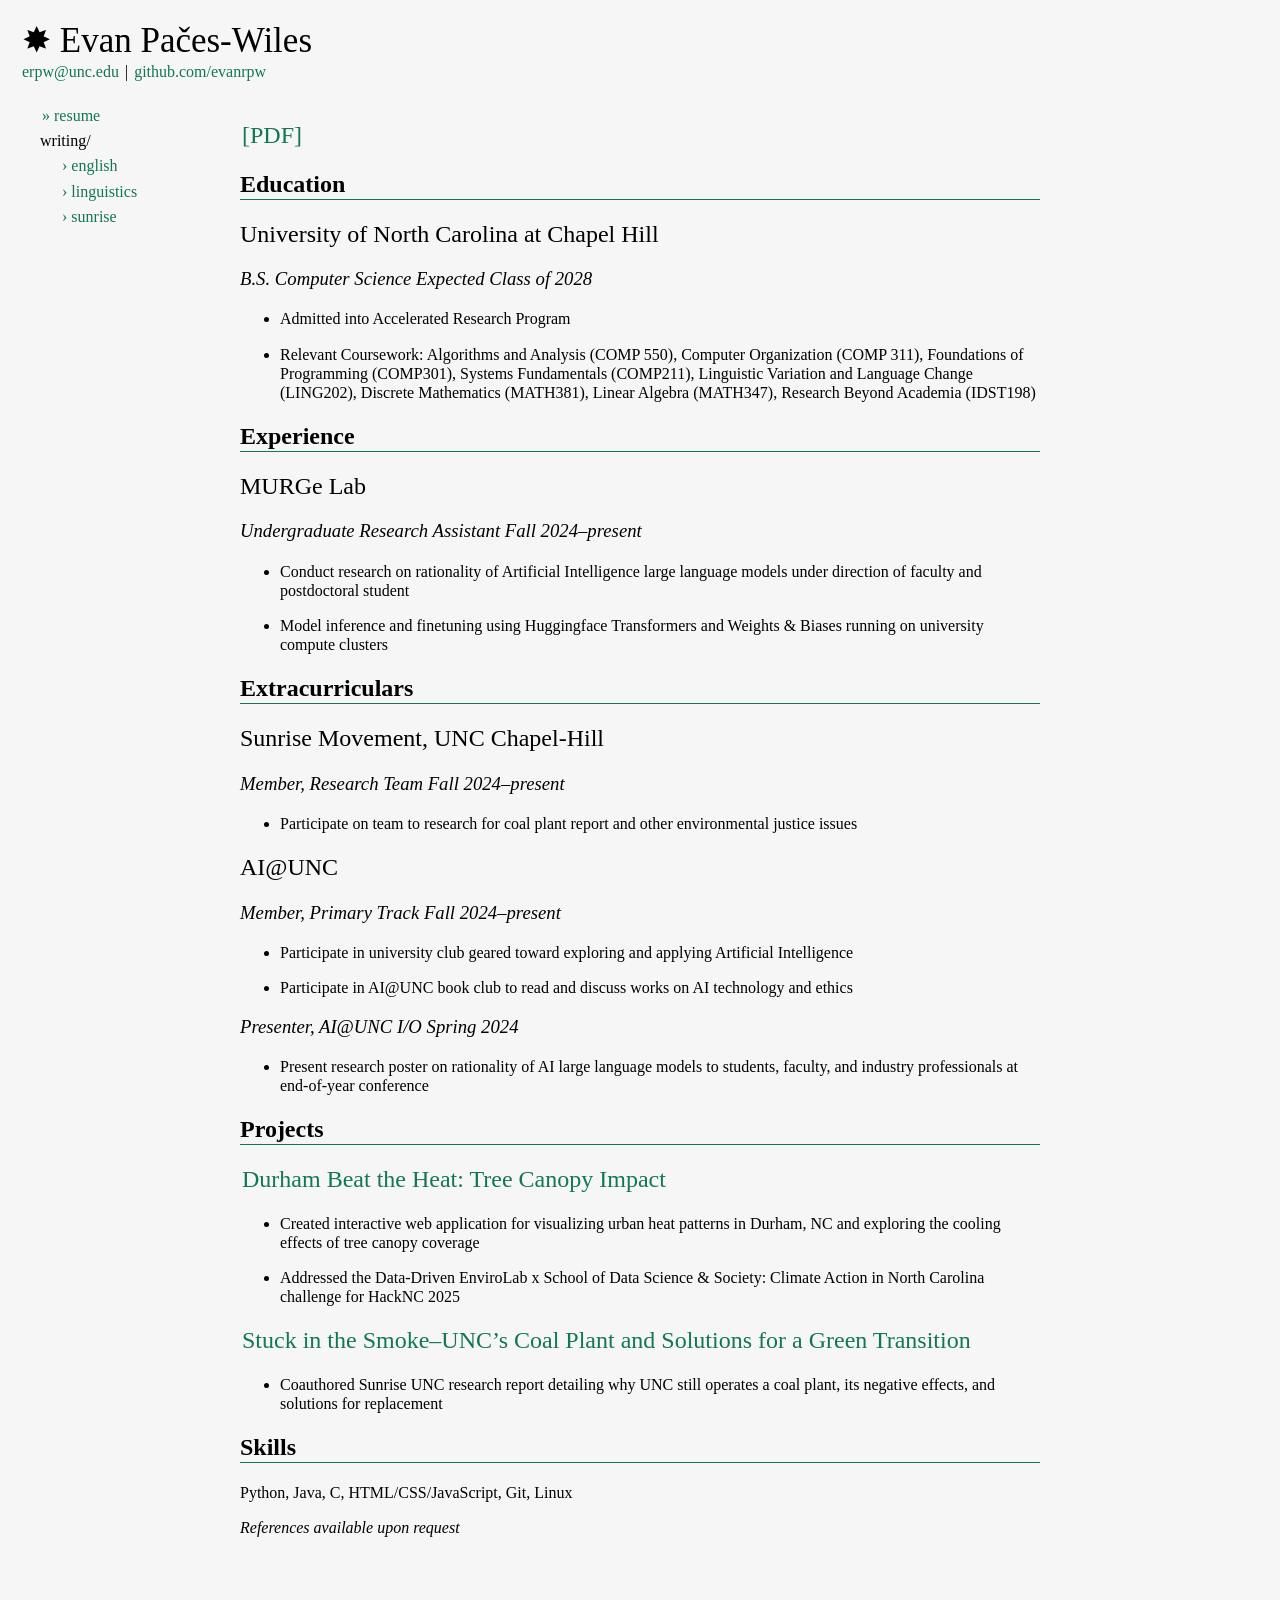
==== resume.html @ 9eaf9469 "add content" ====
<!DOCTYPE html>
<html><head>
<meta http-equiv="content-type" content="text/html; charset=UTF-8">
	<meta charset="UTF-8">
	<title>✸ Evan Pačes-Wiles</title>

	<link rel="stylesheet" href="style.css" type="text/css">
</head>

<body>

	<header>
		<h1><a href="http://localhost:8000/index.html">✸ Evan Pačes-Wiles</a></h1>
		<a href="mailto:erpw@unc.edu">erpw@unc.edu</a> | <a href="https://github.com/evanrpw">github.com/evanrpw</a>
	</header>

	<nav id="side-bar">
		<ul>
<li><a href="http://localhost:8000/resume.html">» resume</a></li>
<li>writing/<ul>
<li><a href="http://localhost:8000/writing/english.html">› english</a></li>
<li><a href="http://localhost:8000/writing/linguistics.html">› linguistics</a></li>
<li><a href="http://localhost:8000/writing/sunrise.html">› sunrise</a></li>
</ul>
</li>
</ul>
</nav>

	<article>
	<h2 id="pdf"><a href="resume.pdf">[PDF]</a></h2>
	<h1 id="education">Education</h1>
<h2 id="university-of-north-carolina-at-chapel-hill">University of North Carolina at Chapel Hill</h2>
<h3 id="b.s.-computer-science-expected-class-of-2028">B.S. Computer Science Expected Class of 2028</h3>
<ul>
<li><p>Admitted into Accelerated Research Program</p></li>
<li><p>Relevant Coursework: Algorithms and Analysis (COMP 550), Computer Organization (COMP 311), Foundations of Programming (COMP301), Systems Fundamentals (COMP211), Linguistic Variation and Language Change (LING202), Discrete Mathematics (MATH381), Linear Algebra (MATH347), Research Beyond Academia (IDST198)</p></li>
</ul>
<h1 id="experience">Experience</h1>
<h2 id="murge-lab">MURGe Lab</h2>
<h3 id="undergraduate-research-assistant-fall-2024present">Undergraduate Research Assistant Fall 2024&#8211;present</h3>
<ul>
<li><p>Conduct research on rationality of Artificial Intelligence large
language models under direction of faculty and postdoctoral student</p></li>
<li><p>Model inference and finetuning using Huggingface Transformers and
Weights &#38; Biases running on university compute clusters</p></li>
</ul>
<h1 id="extracurriculars">Extracurriculars</h1>
<h2 id="sunrise-movement-unc-chapel-hill">Sunrise Movement, UNC Chapel-Hill</h2>
<h3 id="member-research-team-fall-2024present">Member, Research Team Fall 2024&#8211;present</h3>
<ul>
<li>  Participate on team to research for coal plant report and other
environmental justice issues</li>
</ul>
<h2 id="aiunc">AI@UNC</h2>
<h3 id="member-primary-track-fall-2024present">Member, Primary Track Fall 2024&#8211;present</h3>
<ul>
<li><p>Participate in university club geared toward exploring and applying
Artificial Intelligence</p></li>
<li><p>Participate in AI@UNC book club to read and discuss works on AI
technology and ethics</p></li>
</ul>
<h3 id="presenter-aiunc-io-spring-2024">Presenter, AI@UNC I&#47;O Spring 2024</h3>
<ul>
<li>  Present research poster on rationality of AI large language models
to students, faculty, and industry professionals at end-of-year
conference</li>
</ul>
<h1 id="projects">Projects</h1>
<h2 id="durham-beat-the-heat-tree-canopy-impact"><a href="https://github.com/evanrpw/hacknc2025/">Durham Beat the Heat: Tree Canopy Impact</a></h2>
<ul>
<li><p>Created interactive web application for visualizing urban heat
patterns in Durham, NC and exploring the cooling effects of tree
canopy coverage</p></li>
<li><p>Addressed the Data-Driven EnviroLab x School of Data Science &#38;
Society: Climate Action in North Carolina challenge for HackNC 2025</p></li>
</ul>
<h2 id="stuck-in-the-smokeuncs-coal-plant-and-solutions-for-a-green-transition"><a href="https://drive.google.com/file/d/14cl9yZIp9gJhVsKe5s0ltlQ0OB80TTgd/view">Stuck in the Smoke&#8211;UNC&#8217;s Coal Plant and Solutions for a Green Transition</a></h2>
<ul>
<li>  Coauthored Sunrise UNC research report detailing why UNC still
operates a coal plant, its negative effects, and solutions for
replacement</li>
</ul>
<h1 id="skills">Skills</h1>
<p>Python, Java, C, HTML&#47;CSS&#47;JavaScript, Git, Linux</p>
<p><em>References available upon request</em></p>

	</article>

	<footer>
	</footer>
</body>
</html>
---- style.css ----
:root {
	--bg: #f6f6f6;
	--fg: black;
	--fg-link: #137752;
}

/* global */
body {
	margin: 0;
	padding: 0;
	background: var(--bg);
	color: var(--fg);
	/* font-family: serif; */
	font-size: 16px;
	line-height: 1.2;
}

/* header */
header {
	padding: 20px;
	/* border-bottom:1.5px solid var(--fg-link); */
}

header h1 {
	margin: 0;
	font-size: 35px;
	font-weight: normal;
	/* font-style: italic; */
}

header h1 a {
	color: var(--fg);
	text-decoration: none;
}

/* sidebar */
#side-bar {
	position: absolute;
	top: 100px;
	left: 0;
	width: 200px;
	padding-left: 20px;
}

.side-title {
	font-size: 25px;
	margin: 20px 0 8px 0;
	color: var(--fg);
}

#side-bar ul {
	margin: 0 0 0 20px;
	padding: 0px;
	list-style: none;
}

#side-bar li {
	margin: 6px 0;
}

/* links */
a {
	color: var(--fg-link);
	text-decoration: none;
	padding: 1px 2px;
}

a:hover {
	background: var(--fg);
	color: var(--bg);
}

/* article */
article {
	margin: 80px 0 0 0;
	max-width: 800px;
}

article img {
	max-width: 800px;
}

article h1 {
	border-bottom:1.5px solid var(--fg-link);
}

h2 {
	font-weight: normal;

}

h3 {
	font-weight: normal;
	font-style: italic;
}

/* footer */
footer {
	padding-top: 80px;
	font-style: italic;
	font-size: 17px;
}

/* article + footer alignment */
article, footer {
	margin-left: 240px;
	margin-top: 0px;
}
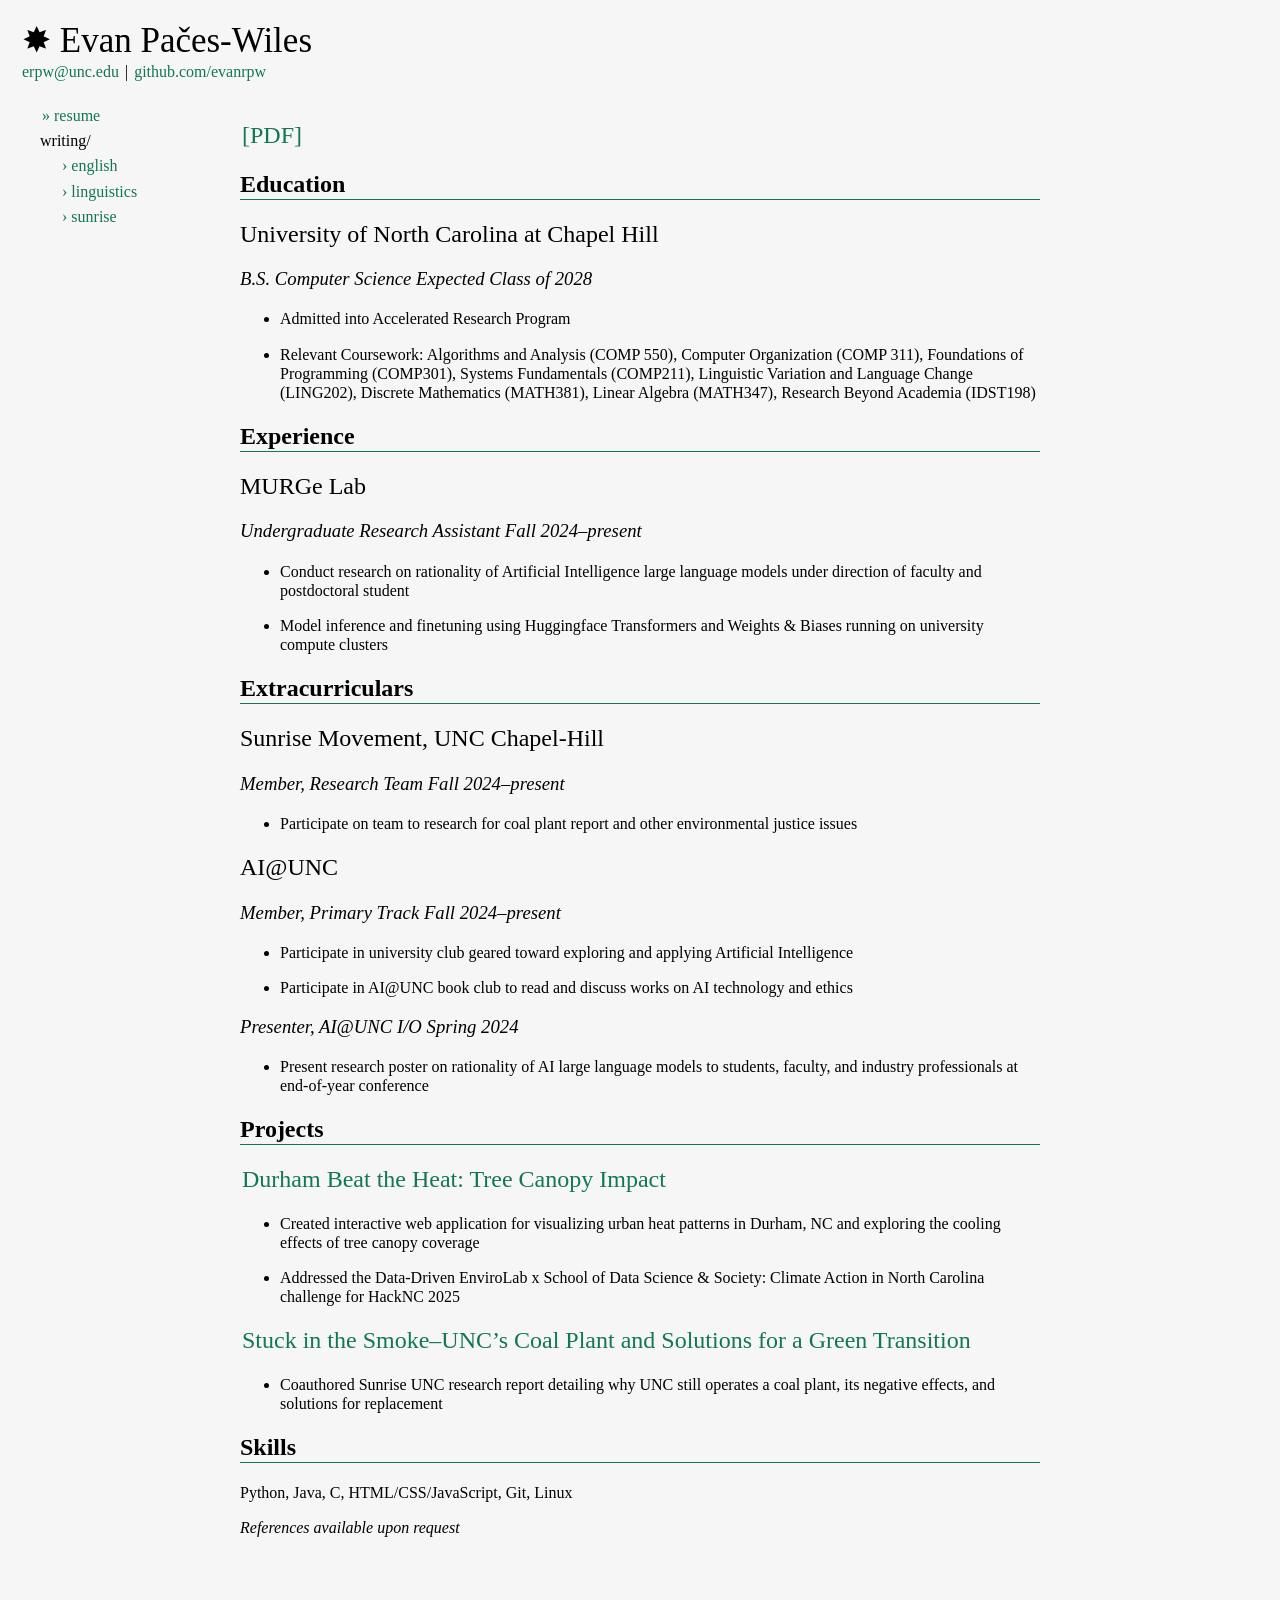
==== commit 5ddbcfcd: "reformat from markdown" ====
--- a/resume.html
+++ b/resume.html
@@ -4,31 +4,32 @@
 	<meta charset="UTF-8">
 	<title>✸ Evan Pačes-Wiles</title>
 
-	<link rel="stylesheet" href="style.css" type="text/css">
+	<link rel="stylesheet" href="/style.css" type="text/css">
 </head>
 
 <body>
 
 	<header>
-		<h1><a href="http://localhost:8000/index.html">✸ Evan Pačes-Wiles</a></h1>
+		<h1><a href="/index.html">✸ Evan Pačes-Wiles</a></h1>
 		<a href="mailto:erpw@unc.edu">erpw@unc.edu</a> | <a href="https://github.com/evanrpw">github.com/evanrpw</a>
 	</header>
 
 	<nav id="side-bar">
 		<ul>
-<li><a href="http://localhost:8000/resume.html">» resume</a></li>
+<li><a href="/resume.html">» resume</a></li>
 <li>writing/<ul>
-<li><a href="http://localhost:8000/writing/english.html">› english</a></li>
-<li><a href="http://localhost:8000/writing/linguistics.html">› linguistics</a></li>
-<li><a href="http://localhost:8000/writing/sunrise.html">› sunrise</a></li>
+<li><a href="/writing/english.html">› english</a></li>
+<li><a href="/writing/linguistics.html">› linguistics</a></li>
+<li><a href="/writing/sunrise.html">› sunrise</a></li>
 </ul>
 </li>
 </ul>
-</nav>
+
+	</nav>
 
 	<article>
 	<h2 id="pdf"><a href="resume.pdf">[PDF]</a></h2>
-	<h1 id="education">Education</h1>
+<h1 id="education">Education</h1>
 <h2 id="university-of-north-carolina-at-chapel-hill">University of North Carolina at Chapel Hill</h2>
 <h3 id="b.s.-computer-science-expected-class-of-2028">B.S. Computer Science Expected Class of 2028</h3>
 <ul>
@@ -37,56 +38,45 @@
 </ul>
 <h1 id="experience">Experience</h1>
 <h2 id="murge-lab">MURGe Lab</h2>
-<h3 id="undergraduate-research-assistant-fall-2024present">Undergraduate Research Assistant Fall 2024&#8211;present</h3>
+<h3 id="undergraduate-research-assistant-fall-2024present">Undergraduate Research Assistant Fall 2024–present</h3>
 <ul>
-<li><p>Conduct research on rationality of Artificial Intelligence large
-language models under direction of faculty and postdoctoral student</p></li>
-<li><p>Model inference and finetuning using Huggingface Transformers and
-Weights &#38; Biases running on university compute clusters</p></li>
+<li><p>Conduct research on rationality of Artificial Intelligence large language models under direction of faculty and postdoctoral student</p></li>
+<li><p>Model inference and finetuning using Huggingface Transformers and Weights &#38; Biases running on university compute clusters</p></li>
 </ul>
 <h1 id="extracurriculars">Extracurriculars</h1>
 <h2 id="sunrise-movement-unc-chapel-hill">Sunrise Movement, UNC Chapel-Hill</h2>
-<h3 id="member-research-team-fall-2024present">Member, Research Team Fall 2024&#8211;present</h3>
+<h3 id="member-research-team-fall-2024present">Member, Research Team Fall 2024–present</h3>
 <ul>
-<li>  Participate on team to research for coal plant report and other
-environmental justice issues</li>
+<li>Participate on team to research for coal plant report and other environmental justice issues</li>
 </ul>
 <h2 id="aiunc">AI@UNC</h2>
-<h3 id="member-primary-track-fall-2024present">Member, Primary Track Fall 2024&#8211;present</h3>
+<h3 id="member-primary-track-fall-2024present">Member, Primary Track Fall 2024–present</h3>
 <ul>
-<li><p>Participate in university club geared toward exploring and applying
-Artificial Intelligence</p></li>
-<li><p>Participate in AI@UNC book club to read and discuss works on AI
-technology and ethics</p></li>
+<li><p>Participate in university club geared toward exploring and applying Artificial Intelligence</p></li>
+<li><p>Participate in AI@UNC book club to read and discuss works on AI technology and ethics</p></li>
 </ul>
 <h3 id="presenter-aiunc-io-spring-2024">Presenter, AI@UNC I&#47;O Spring 2024</h3>
 <ul>
-<li>  Present research poster on rationality of AI large language models
-to students, faculty, and industry professionals at end-of-year
-conference</li>
+<li>Present research poster on rationality of AI large language models to students, faculty, and industry professionals at end-of-year conference</li>
 </ul>
 <h1 id="projects">Projects</h1>
 <h2 id="durham-beat-the-heat-tree-canopy-impact"><a href="https://github.com/evanrpw/hacknc2025/">Durham Beat the Heat: Tree Canopy Impact</a></h2>
 <ul>
-<li><p>Created interactive web application for visualizing urban heat
-patterns in Durham, NC and exploring the cooling effects of tree
-canopy coverage</p></li>
-<li><p>Addressed the Data-Driven EnviroLab x School of Data Science &#38;
-Society: Climate Action in North Carolina challenge for HackNC 2025</p></li>
+<li><p>Created interactive web application for visualizing urban heat patterns in Durham, NC and exploring the cooling effects of tree canopy coverage</p></li>
+<li><p>Addressed the Data-Driven EnviroLab x School of Data Science &#38; Society: Climate Action in North Carolina challenge for HackNC 2025</p></li>
 </ul>
-<h2 id="stuck-in-the-smokeuncs-coal-plant-and-solutions-for-a-green-transition"><a href="https://drive.google.com/file/d/14cl9yZIp9gJhVsKe5s0ltlQ0OB80TTgd/view">Stuck in the Smoke&#8211;UNC&#8217;s Coal Plant and Solutions for a Green Transition</a></h2>
+<h2 id="stuck-in-the-smokeuncs-coal-plant-and-solutions-for-a-green-transition"><a href="https://drive.google.com/file/d/14cl9yZIp9gJhVsKe5s0ltlQ0OB80TTgd/view">Stuck in the Smoke–UNC&#8217;s Coal Plant and Solutions for a Green Transition</a></h2>
 <ul>
-<li>  Coauthored Sunrise UNC research report detailing why UNC still
-operates a coal plant, its negative effects, and solutions for
-replacement</li>
+<li>Coauthored Sunrise UNC research report detailing why UNC still operates a coal plant, its negative effects, and solutions for replacement</li>
 </ul>
 <h1 id="skills">Skills</h1>
 <p>Python, Java, C, HTML&#47;CSS&#47;JavaScript, Git, Linux</p>
 <p><em>References available upon request</em></p>
 
 	</article>
-
+ 
 	<footer>
+		<p></p>
 	</footer>
 </body>
-</html>+</html>
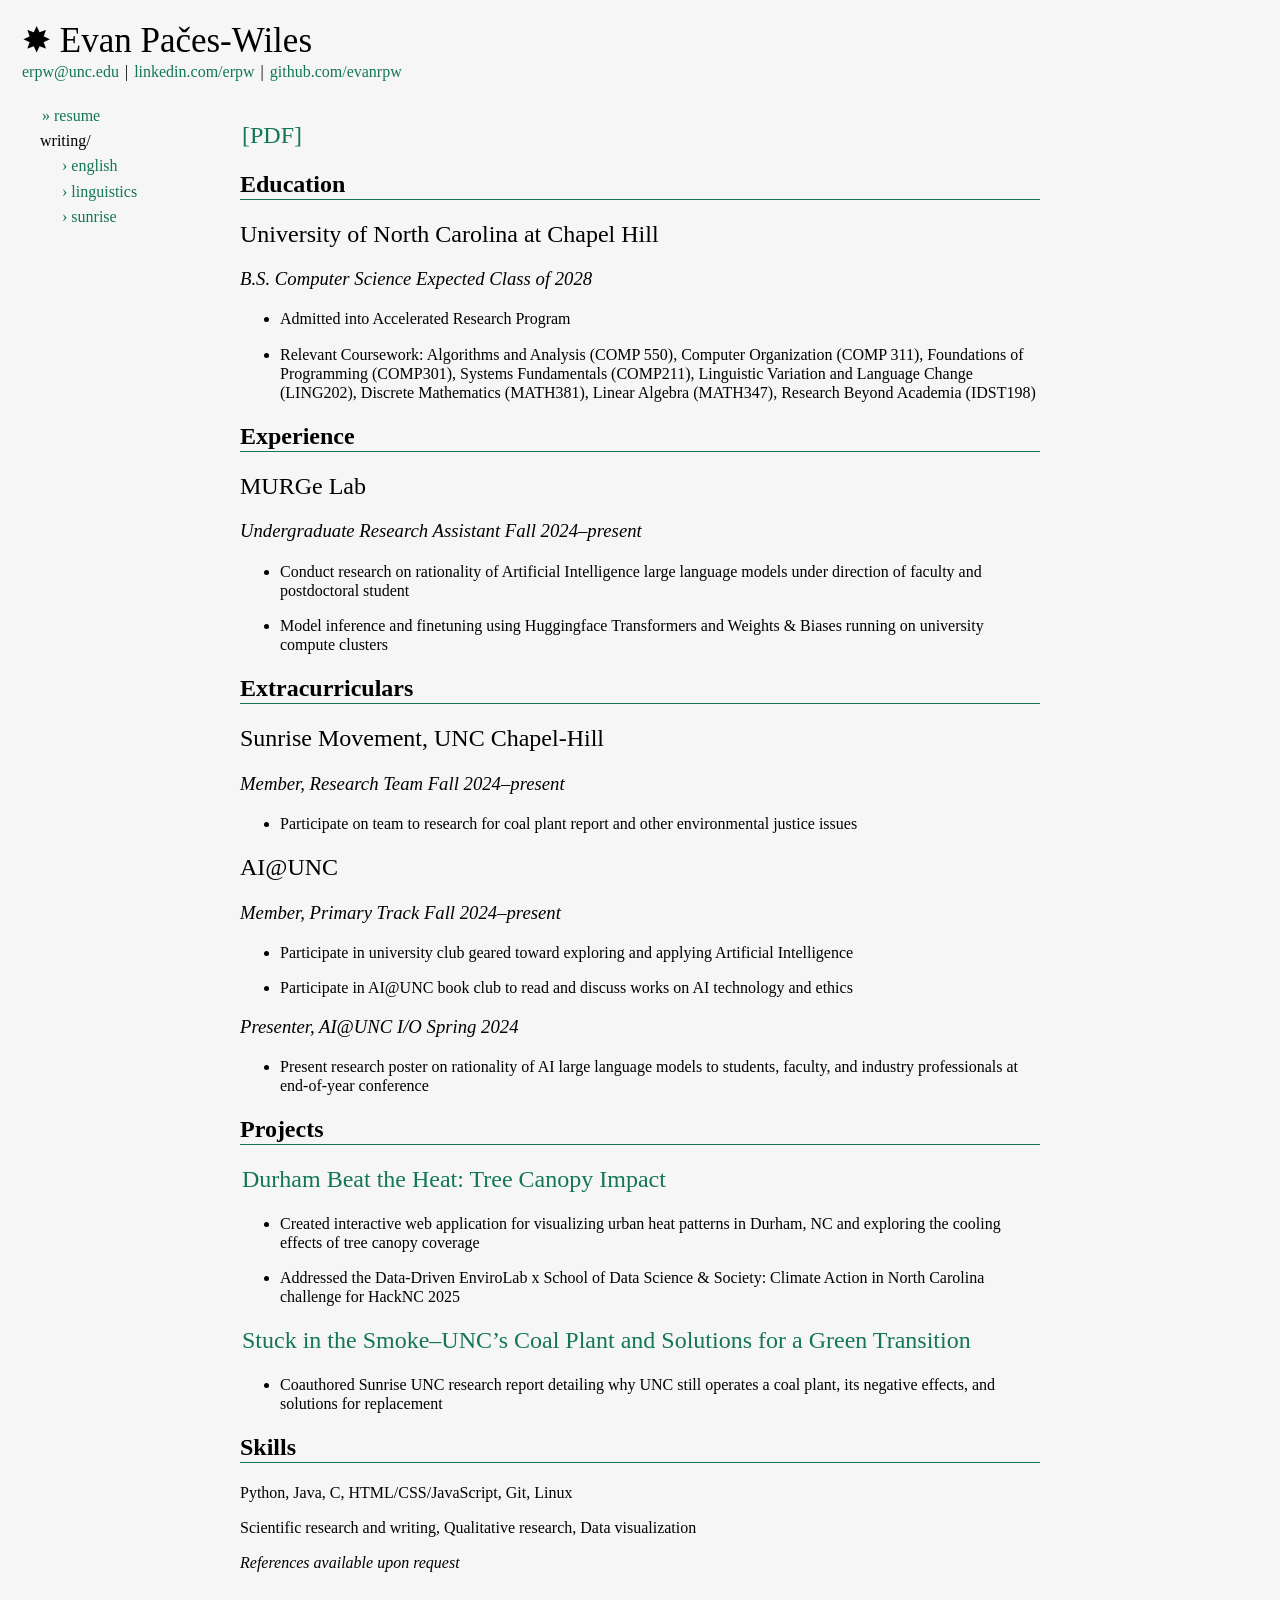
==== commit f58fba01: "update resume, add linkedin" ====
--- a/resume.html
+++ b/resume.html
@@ -11,7 +11,7 @@
 
 	<header>
 		<h1><a href="/index.html">✸ Evan Pačes-Wiles</a></h1>
-		<a href="mailto:erpw@unc.edu">erpw@unc.edu</a> | <a href="https://github.com/evanrpw">github.com/evanrpw</a>
+		<a href="mailto:erpw@unc.edu">erpw@unc.edu</a> | <a href="https://www.linkedin.com/in/erpw/">linkedin.com/erpw</a> | <a href="https://github.com/evanrpw">github.com/evanrpw</a>
 	</header>
 
 	<nav id="side-bar">
@@ -71,6 +71,7 @@
 </ul>
 <h1 id="skills">Skills</h1>
 <p>Python, Java, C, HTML&#47;CSS&#47;JavaScript, Git, Linux</p>
+<p>Scientific research and writing, Qualitative research, Data visualization</p>
 <p><em>References available upon request</em></p>
 
 	</article>
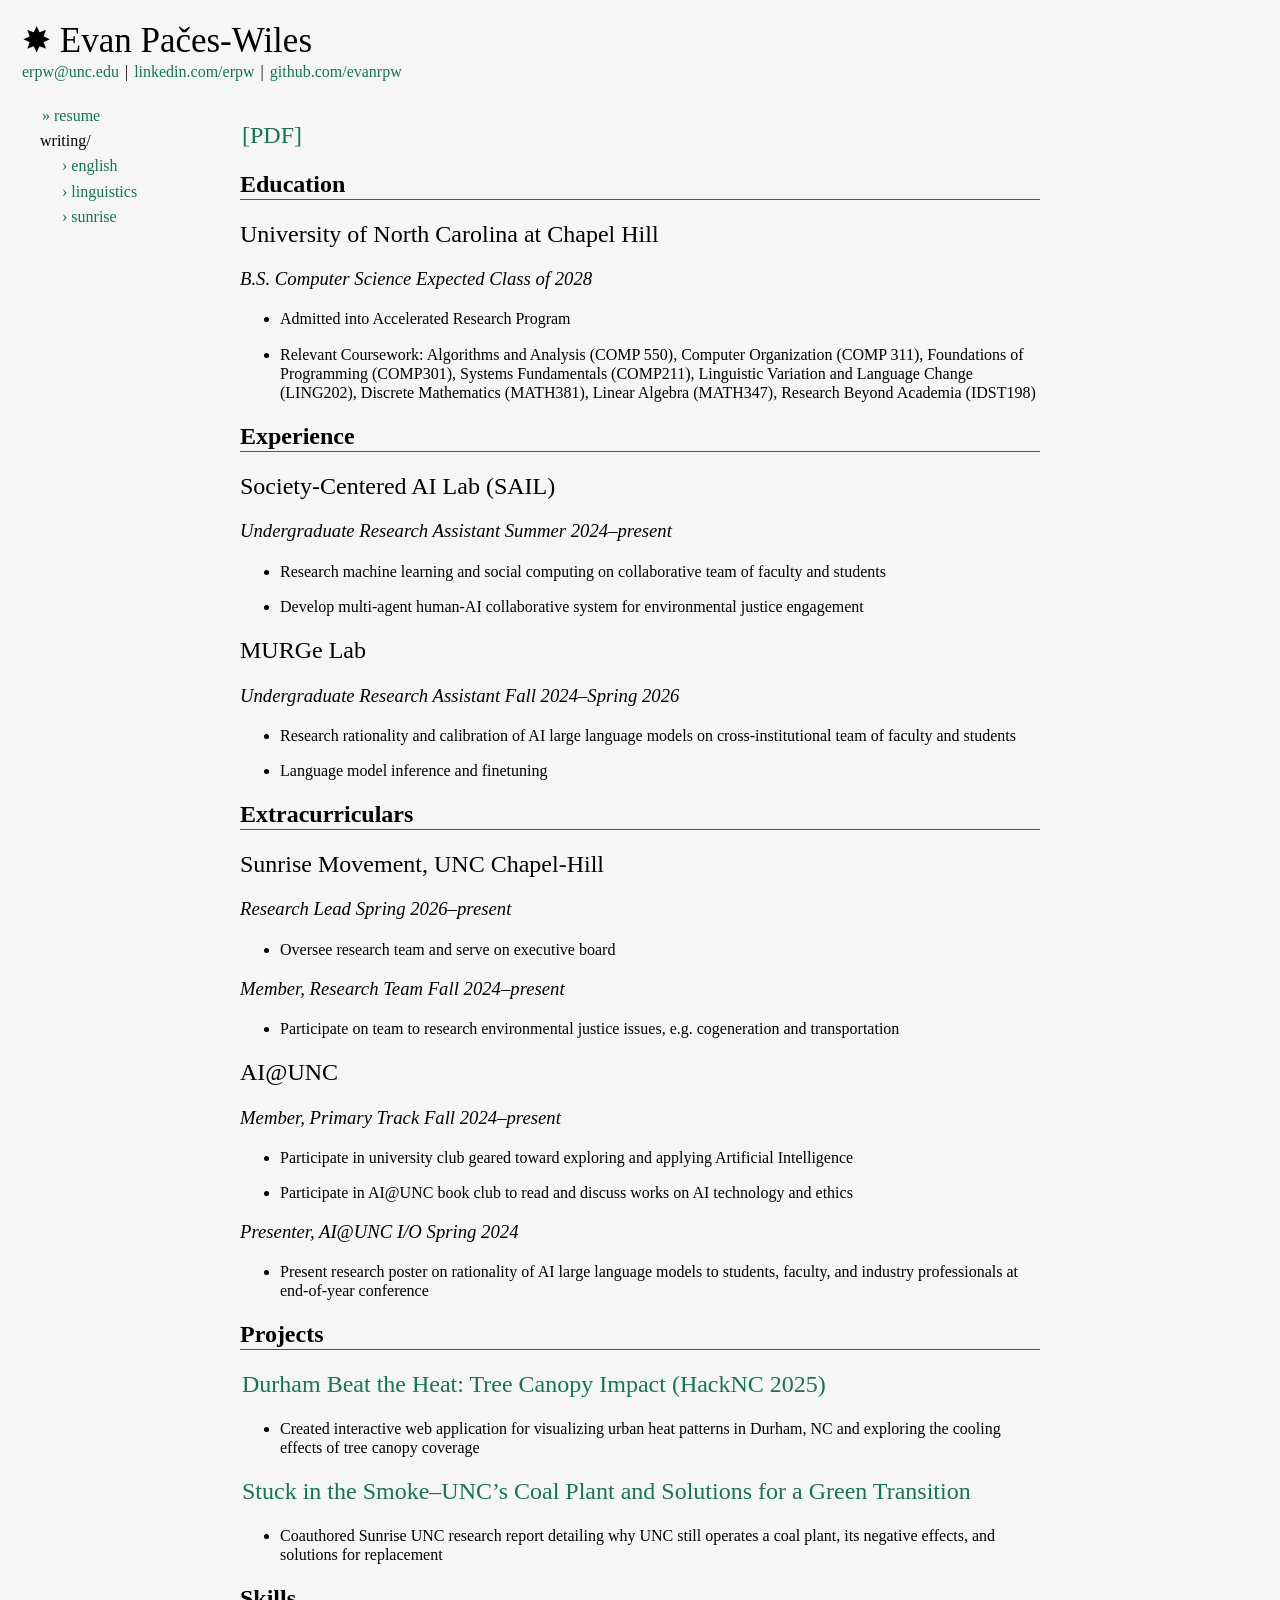
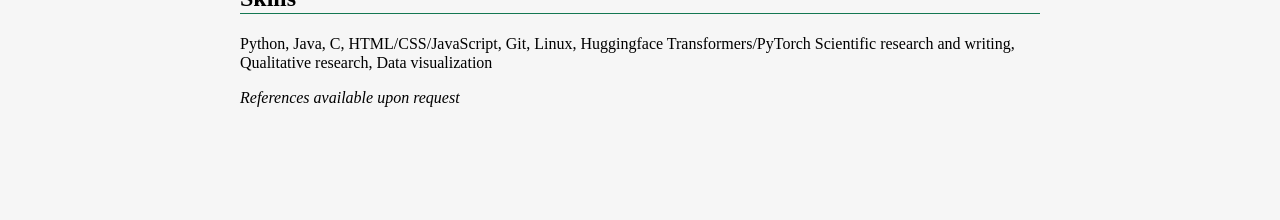
==== commit f6d09c99: "SAIL" ====
--- a/resume.html
+++ b/resume.html
@@ -37,17 +37,27 @@
 <li><p>Relevant Coursework: Algorithms and Analysis (COMP 550), Computer Organization (COMP 311), Foundations of Programming (COMP301), Systems Fundamentals (COMP211), Linguistic Variation and Language Change (LING202), Discrete Mathematics (MATH381), Linear Algebra (MATH347), Research Beyond Academia (IDST198)</p></li>
 </ul>
 <h1 id="experience">Experience</h1>
+<h2 id="society-centered-ai-lab-sail">Society-Centered AI Lab (SAIL)</h2>
+<h3 id="undergraduate-research-assistant-summer-2024present">Undergraduate Research Assistant Summer 2024–present</h3>
+<ul>
+<li><p>Research machine learning and social computing on collaborative team of faculty and students</p></li>
+<li><p>Develop multi-agent human-AI collaborative system for environmental justice engagement</p></li>
+</ul>
 <h2 id="murge-lab">MURGe Lab</h2>
-<h3 id="undergraduate-research-assistant-fall-2024present">Undergraduate Research Assistant Fall 2024–present</h3>
+<h3 id="undergraduate-research-assistant-fall-2024spring-2026">Undergraduate Research Assistant Fall 2024–Spring 2026</h3>
 <ul>
-<li><p>Conduct research on rationality of Artificial Intelligence large language models under direction of faculty and postdoctoral student</p></li>
-<li><p>Model inference and finetuning using Huggingface Transformers and Weights &#38; Biases running on university compute clusters</p></li>
+<li><p>Research rationality and calibration of AI large language models on cross-institutional team of faculty and students</p></li>
+<li><p>Language model inference and finetuning</p></li>
 </ul>
 <h1 id="extracurriculars">Extracurriculars</h1>
 <h2 id="sunrise-movement-unc-chapel-hill">Sunrise Movement, UNC Chapel-Hill</h2>
+<h3 id="research-lead-spring-2026present">Research Lead Spring 2026–present</h3>
+<ul>
+<li>Oversee research team and serve on executive board</li>
+</ul>
 <h3 id="member-research-team-fall-2024present">Member, Research Team Fall 2024–present</h3>
 <ul>
-<li>Participate on team to research for coal plant report and other environmental justice issues</li>
+<li>Participate on team to research environmental justice issues, e.g. cogeneration and transportation</li>
 </ul>
 <h2 id="aiunc">AI@UNC</h2>
 <h3 id="member-primary-track-fall-2024present">Member, Primary Track Fall 2024–present</h3>
@@ -60,18 +70,17 @@
 <li>Present research poster on rationality of AI large language models to students, faculty, and industry professionals at end-of-year conference</li>
 </ul>
 <h1 id="projects">Projects</h1>
-<h2 id="durham-beat-the-heat-tree-canopy-impact"><a href="https://github.com/evanrpw/hacknc2025/">Durham Beat the Heat: Tree Canopy Impact</a></h2>
+<h2 id="durham-beat-the-heat-tree-canopy-impact-hacknc-2025"><a href="https://github.com/evanrpw/hacknc2025/">Durham Beat the Heat: Tree Canopy Impact (HackNC 2025)</a></h2>
 <ul>
-<li><p>Created interactive web application for visualizing urban heat patterns in Durham, NC and exploring the cooling effects of tree canopy coverage</p></li>
-<li><p>Addressed the Data-Driven EnviroLab x School of Data Science &#38; Society: Climate Action in North Carolina challenge for HackNC 2025</p></li>
+<li>Created interactive web application for visualizing urban heat patterns in Durham, NC and exploring the cooling effects of tree canopy coverage</li>
 </ul>
 <h2 id="stuck-in-the-smokeuncs-coal-plant-and-solutions-for-a-green-transition"><a href="https://drive.google.com/file/d/14cl9yZIp9gJhVsKe5s0ltlQ0OB80TTgd/view">Stuck in the Smoke–UNC&#8217;s Coal Plant and Solutions for a Green Transition</a></h2>
 <ul>
 <li>Coauthored Sunrise UNC research report detailing why UNC still operates a coal plant, its negative effects, and solutions for replacement</li>
 </ul>
 <h1 id="skills">Skills</h1>
-<p>Python, Java, C, HTML&#47;CSS&#47;JavaScript, Git, Linux</p>
-<p>Scientific research and writing, Qualitative research, Data visualization</p>
+<p>Python, Java, C, HTML&#47;CSS&#47;JavaScript, Git, Linux, Huggingface Transformers&#47;PyTorch
+Scientific research and writing, Qualitative research, Data visualization</p>
 <p><em>References available upon request</em></p>
 
 	</article>
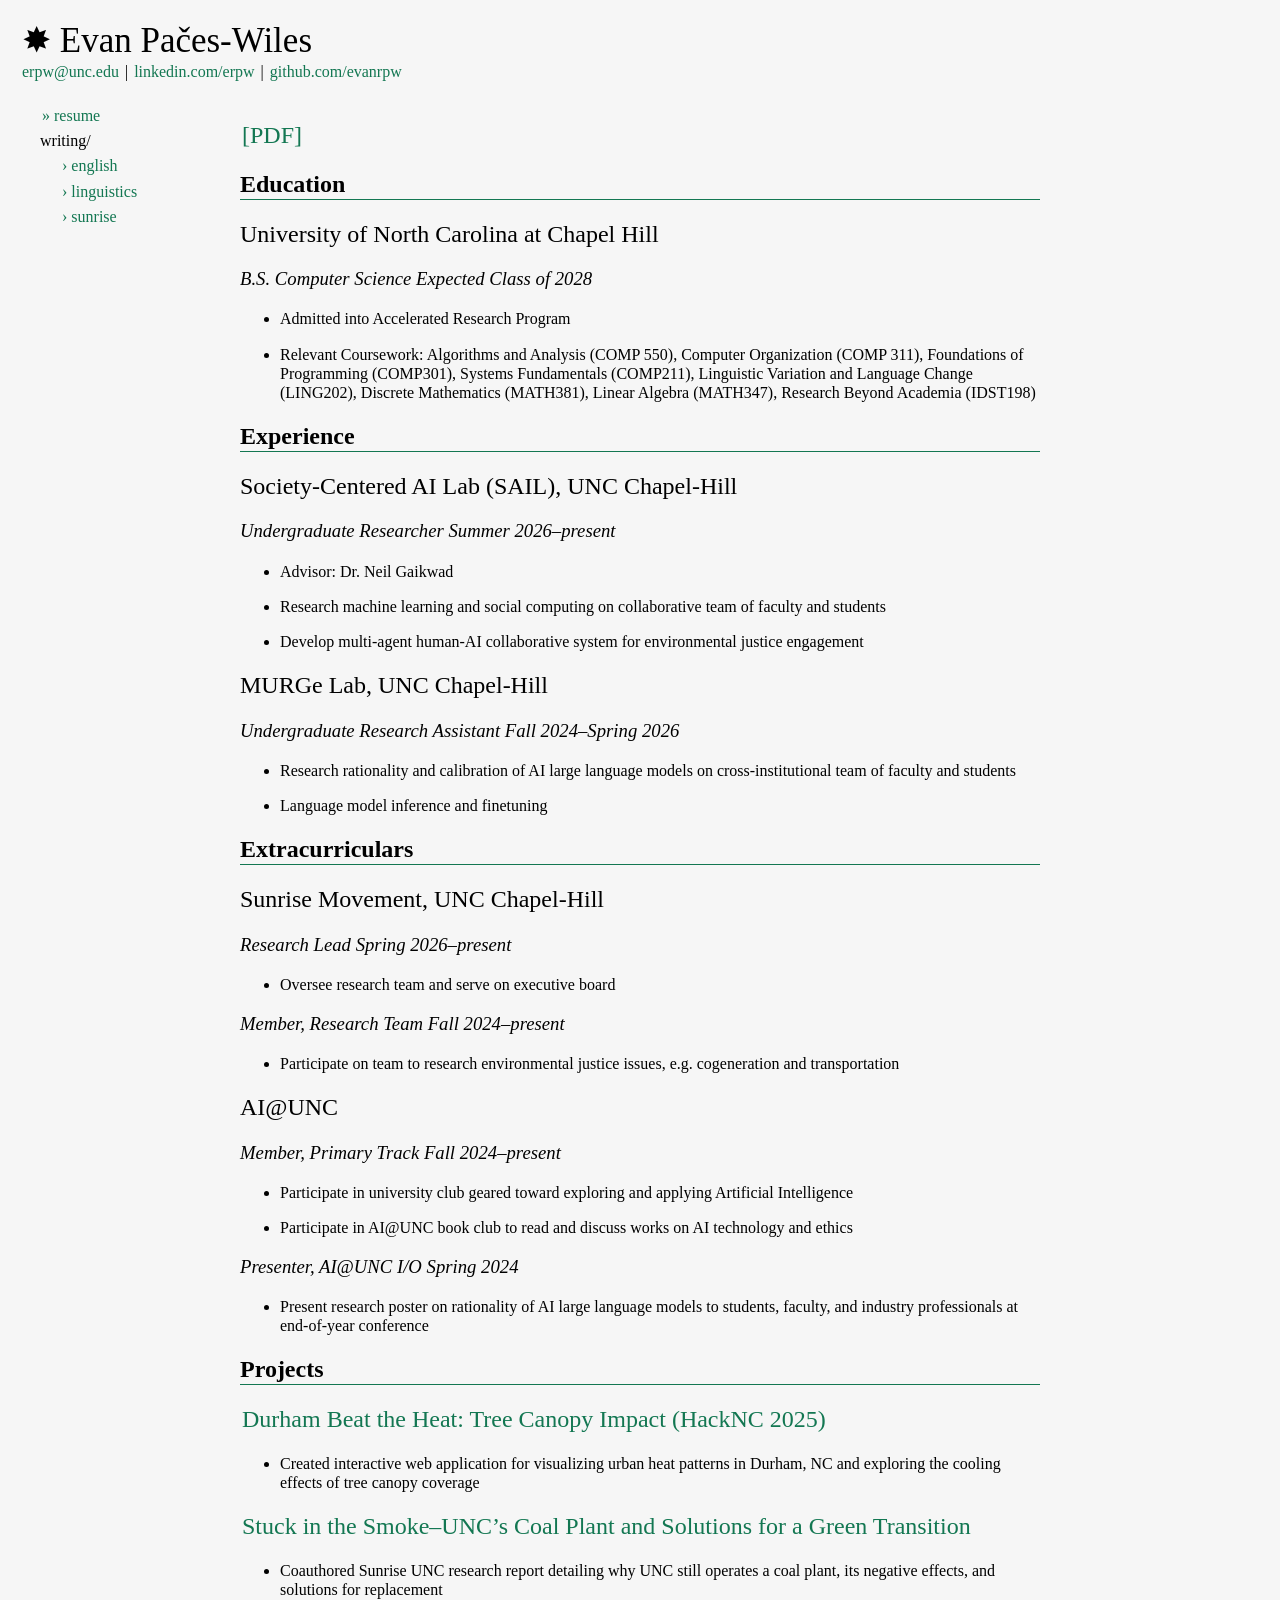
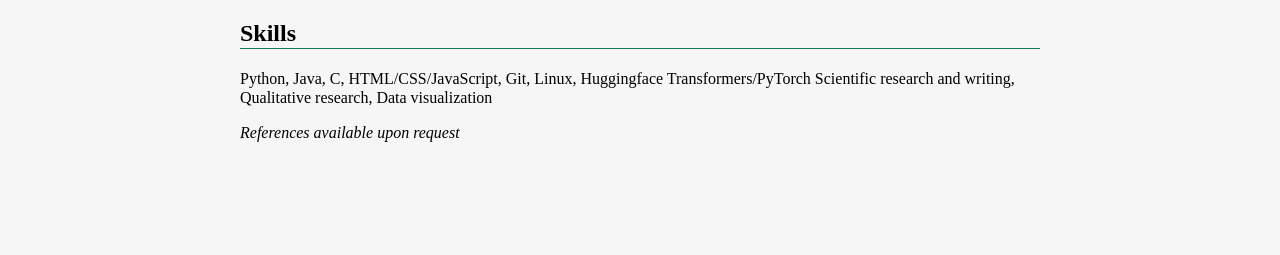
==== commit 4bb7aafe: "SAIL lab updates :)" ====
--- a/resume.html
+++ b/resume.html
@@ -37,13 +37,14 @@
 <li><p>Relevant Coursework: Algorithms and Analysis (COMP 550), Computer Organization (COMP 311), Foundations of Programming (COMP301), Systems Fundamentals (COMP211), Linguistic Variation and Language Change (LING202), Discrete Mathematics (MATH381), Linear Algebra (MATH347), Research Beyond Academia (IDST198)</p></li>
 </ul>
 <h1 id="experience">Experience</h1>
-<h2 id="society-centered-ai-lab-sail">Society-Centered AI Lab (SAIL)</h2>
-<h3 id="undergraduate-research-assistant-summer-2024present">Undergraduate Research Assistant Summer 2024–present</h3>
+<h2 id="society-centered-ai-lab-sail-unc-chapel-hill">Society-Centered AI Lab (SAIL), UNC Chapel-Hill</h2>
+<h3 id="undergraduate-researcher-summer-2026present">Undergraduate Researcher Summer 2026–present</h3>
 <ul>
+<li><p>Advisor: Dr. Neil Gaikwad</p></li>
 <li><p>Research machine learning and social computing on collaborative team of faculty and students</p></li>
 <li><p>Develop multi-agent human-AI collaborative system for environmental justice engagement</p></li>
 </ul>
-<h2 id="murge-lab">MURGe Lab</h2>
+<h2 id="murge-lab-unc-chapel-hill">MURGe Lab, UNC Chapel-Hill</h2>
 <h3 id="undergraduate-research-assistant-fall-2024spring-2026">Undergraduate Research Assistant Fall 2024–Spring 2026</h3>
 <ul>
 <li><p>Research rationality and calibration of AI large language models on cross-institutional team of faculty and students</p></li>
